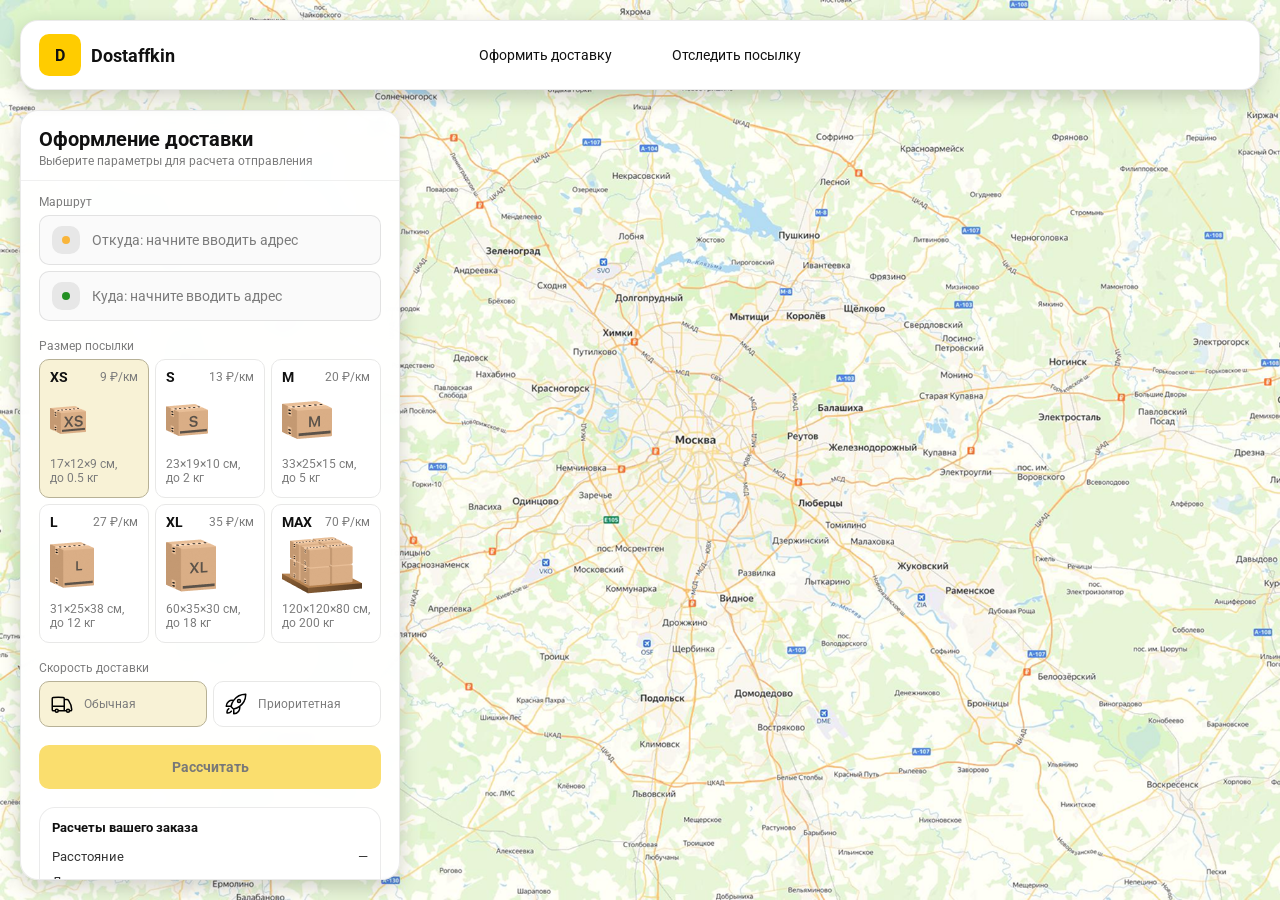
==== order.html @ 34a2fa98 "Add files via upload" ====
<!doctype html>
<html lang="ru">

<head>
    <meta charset="utf-8" />
    <meta name="viewport" content="width=device-width,initial-scale=1,maximum-scale=1,user-scalable=0" />
    <title>Оформление доставки</title>

    <link rel="stylesheet" href="styles/base.css" />
    <link rel="stylesheet" href="styles/base_adaptive.css" />

    <link rel="stylesheet" href="styles/order.css" />
    <link rel="stylesheet" href="styles/order_adaptive.css" />
</head>

<body>
    <div id="map"></div>
    <header class="header">
        <a class="header-brand" href="./index.html">
            <div class="header-logo">D</div>
            <div class="header-title">Dostaffkin</div>
        </a>

        <nav class="header-menu">
            <a class="header-link" href="#">Оформить <span>доставку</span></a>
            <a class="header-link" href="./track.html">Отследить <span>посылку</span></a>
        </nav>
    </header>
    <aside class="main" id="sidebar">
        <div class="main-header">
            <div class="main-title">Оформление доставки</div>
            <div class="main-text">Выберите параметры для расчета отправления</div>
        </div>
        <div class="main-content">
            <div class="main-route">
                <div class="main-block-title">Маршрут</div>
                <div class="main-fields">
                    <div class="main-field" id="fromField">
                        <div class="main-pin"></div>
                        <input id="from" placeholder="Откуда: начните вводить адрес" autocomplete="off" />
                        <div class="main-ac" id="fromAc" role="listbox" aria-label="Подсказки адресов"></div>
                    </div>

                    <div class="main-field" id="toField">
                        <div class="main-pin"></div>
                        <input id="to" placeholder="Куда: начните вводить адрес" autocomplete="off" />
                        <div class="main-ac" id="toAc" role="listbox" aria-label="Подсказки адресов"></div>
                    </div>
                </div>
            </div>
            <div class="main-package">
                <div class="main-block-title">Размер посылки</div>

                <div class="main-sizes">
                    <div class="main-size-card is-active" data-value="xs">
                        <div class="main-size-top">
                            <div class="main-size-label">XS</div>
                            <div class="main-size-rate">9 ₽/км</div>
                        </div>
                        <div class="main-size-media">
                            <img src="images/sizes/xs.png" alt="Короб XS" />
                        </div>
                        <div class="main-size-description">17×12×9 см,<br>до 0.5 кг</div>
                    </div>

                    <div class="main-size-card" data-value="s">
                        <div class="main-size-top">
                            <div class="main-size-label">S</div>
                            <div class="main-size-rate">13 ₽/км</div>
                        </div>
                        <div class="main-size-media">
                            <img src="images/sizes/s.png" alt="Короб S" />
                        </div>
                        <div class="main-size-description">23×19×10 см,<br>до 2 кг</div>
                    </div>

                    <div class="main-size-card" data-value="m">
                        <div class="main-size-top">
                            <div class="main-size-label">M</div>
                            <div class="main-size-rate">20 ₽/км</div>
                        </div>
                        <div class="main-size-media">
                            <img src="images/sizes/m.png" alt="Короб M" />
                        </div>
                        <div class="main-size-description">33×25×15 см,<br>до 5 кг</div>
                    </div>

                    <div class="main-size-card" data-value="l">
                        <div class="main-size-top">
                            <div class="main-size-label">L</div>
                            <div class="main-size-rate">27 ₽/км</div>
                        </div>
                        <div class="main-size-media">
                            <img src="images/sizes/l.png" alt="Короб L" />
                        </div>
                        <div class="main-size-description">31×25×38 см,<br>до 12 кг</div>
                    </div>

                    <div class="main-size-card" data-value="xl">
                        <div class="main-size-top">
                            <div class="main-size-label">XL</div>
                            <div class="main-size-rate">35 ₽/км</div>
                        </div>
                        <div class="main-size-media">
                            <img src="images/sizes/xl.png" alt="Короб XL" />
                        </div>
                        <div class="main-size-description">60×35×30 см,<br>до 18 кг</div>
                    </div>

                    <div class="main-size-card" data-value="max">
                        <div class="main-size-top">
                            <div class="main-size-label">MAX</div>
                            <div class="main-size-rate">70 ₽/км</div>
                        </div>
                        <div class="main-size-media main-size-media-palleta">
                            <img src="images/sizes/max.png" alt="Паллета" />
                        </div>
                        <div class="main-size-description">120×120×80 см,<br>до 200 кг</div>
                    </div>
                </div>
            </div>
            <div class="main-speed">
                <div class="main-block-title">Скорость доставки</div>

                <div class="main-speeds">
                    <div class="main-speed-card is-active" data-value="regular">
                        <img class="main-speed-media" src="images/icons/regular.svg" alt="Regular" />
                        <div class="main-speed-description">Обычная</div>
                    </div>
                    <div class="main-speed-card" data-value="fast">
                        <img class="main-speed-media" src="images/icons/fast.svg" alt="Fast" />
                        <div class="main-speed-description">Приоритетная</div>
                    </div>

                </div>
            </div>
            <div class="main-calculate-block">
                <button id="calc" class="button calculate-button" type="button" disabled>Рассчитать</button>
            </div>
            <div class="main-result" id="result">
                <div class="main-result-title">Расчеты вашего заказа</div>
                <div class="main-result-lines">
                    <div class="main-result-line"><span>Расстояние</span><span id="distanceValue">—</span></div>
                    <div class="main-result-line"><span>Доставим через</span><span id="durationValue">—</span></div>
                    <div class="main-result-line"><span>Тариф</span><span id="rateValue">—</span></div>
                </div>
                <div class="main-price">
                    <div class="main-price-label">Итого</div>
                    <div class="main-price-value" id="totalValue">—</div>
                </div>
            </div>
            <div class="main-order-box">
                <div class="main-order-form" id="orderForm">
                    <div class="main-order-title">Оформление доставки</div>
                    <div class="main-block-info-row">
                        <div class="main-block-title">Контакты</div>
                        <div class="order-fields">
                            <div class="main-field">
                                <input id="customerName" placeholder="Ваше имя" autocomplete="off" />
                            </div>
                            <div class="main-field">
                                <input id="customerPhone" placeholder="Ваш телефон" autocomplete="off"
                                    inputmode="tel" />
                            </div>
                        </div>
                    </div>
                    <div class="main-block-info-row extra-info">
                        <div class="main-block-title">Дополнительная информация</div>
                        <div class="main-field textarea">
                            <textarea id="comment" placeholder="Детали доставки и комментарии"></textarea>
                        </div>
                    </div>
                    <button id="submit" class="button main-submit-request" type="button" disabled>Отправить
                        заявку
                    </button>
                </div>

                <div class="main-order-success" id="orderSuccess">
                    <div class="main-success-icon">✓</div>
                    <div class="main-success-title">Заявка отправлена!</div>
                    <div class="main-success-title">Номер отправления – <span id="orderId"></span></div>
                    <div class="main-success-subtitle">Мы скоро свяжемся с вами</div>
                </div>
            </div>
        </div>
    </aside>
</body>

</html>
---- styles/base.css ----
*, *::before, *::after {
    box-sizing: border-box;
}

@font-face {
    font-family: "Roboto";
    src: url("../fonts/Roboto-Regular.ttf");
    font-weight: normal;
}

@font-face {
    font-family: "Roboto";
    src: url("../fonts/Roboto-Bold.ttf");
    font-weight: bold;
}

@font-face {
    font-family: "Roboto";
    src: url("../fonts/Roboto-Medium.ttf");
    font-weight: 500;
}

html, body {
    margin: 0;
    color: #111111;
    font-family: "Roboto", sans-serif;
}

body {
    background: #FDFDFD;
}

/* Хедер */
.header {
    border-radius: 18px;
    box-shadow: 0 7px 20px 0 #0000002E;
    backdrop-filter: blur(10px);
    background: #ffffff;
    left: 20px;
    border: 1px solid rgba(0, 0, 0, 0.08);
    position: fixed;
    right: 20px;
    top: 20px;
    padding: 14px 18px;
    height: 70px;
    display: flex;
    align-items: center;
    z-index: 6;
}

.header-brand {
    display: flex;
    align-items: center;
    text-decoration: none;
    gap: 10px;
}

.header-logo {
    width: 42px;
    height: 42px;
    border-radius: 10px;
    background: #FFCC00;
    display: grid;
    place-items: center;
    font-weight: bold;
    color: #111;
}

.header-title {
    font-size: 18px;
    font-weight: bold;
    color: #111111;
    text-decoration: none;
}

.header-menu {
    display: flex;
    align-items: center;
    gap: 60px;
    margin: 0;
    position: absolute;
    left: 50%;
    transform: translateX(-50%);
}

.header-link {
    font-size: 14px;
    color: #111111;
    text-decoration: none;
}

/* Кнопки */
.button {
    border: 0;
    outline: none;
    height: 44px;
    border-radius: 10px;
    font-size: 14px;
    font-weight: bold;
    cursor: pointer;
    font-family: inherit;
    transition: transform .08s ease, opacity .12s ease;
    background: #ffcc00;
    color: #111111;
    text-align: center;
    text-decoration: none;
}

.button:hover {
    background-color: #E5BC19;
}

.button:disabled {
    cursor: not-allowed;
    background-color: #FADE6E;
    color: #787878;
    transform: none;
}

.button.button-white {
    background: #ffffff;
    border: 1px solid #111111;
}

.button.button-white:hover {
    background: rgb(241 241 241);
}
---- styles/base_adaptive.css ----
@media (max-width: 767px) {
    .header {
        left: 10px;
        right: 10px;
        top: 10px;
    }

    .header-link span {
        display: none;
    }

    .header-menu {
        gap: 20px;
        justify-content: flex-start;
        margin: 0 0 0 30px;
        position: static;
        transform: none;
    }
}

@media (max-width: 420px) {
    .header-title {
        display: none;
    }
}

@media (max-width: 374px) {
    .header-menu {
        gap: 10px;
        margin: 0 0 0 10px;
    }
}
---- styles/order.css ----
#map {
    background-image: url("../images/order-bg.png");
    background-size: cover;
    position: fixed;
    inset: 0;
}

.main {
    border-radius: 18px;
    box-shadow: 0 7px 20px 0 #0000002E;
    backdrop-filter: blur(10px);
    background: rgba(255, 255, 255, 0.96);
    left: 20px;
    border: 1px solid rgba(0, 0, 0, 0.08);
    position: fixed;
    top: 110px;
    bottom: 20px;
    width: 380px;
    display: flex;
    flex-direction: column;
    overflow: hidden;
    z-index: 5;
}

.main-header {
    padding: 18px 18px 12px 18px;
    border-bottom: 1px solid rgba(0, 0, 0, 0.06);
    display: flex;
    flex-direction: column;
}

.main-title {
    font-size: 20px;
    line-height: 100%;
    font-weight: bold;
}

.main-text {
    font-size: 12px;
    margin-top: 5px;
    color: #7C7C7C;
}

.main-content {
    padding: 14px 18px 18px 18px;
    overflow: auto;
    scrollbar-width: none;
    display: flex;
    flex-direction: column;
    gap: 18px;
    flex: 1;
}

.main-block-title {
    font-size: 12px;
    color: #7C7C7C;
}

.main-route .main-block-title,
.main-package .main-block-title {
    margin-bottom: 6px;
}

.main-field {
    display: flex;
    align-items: center;
    margin-top: 6px;
    gap: 10px;
    border: 1px solid #1111111A;
    background: #FAFAFA;
    border-radius: 10px;
    padding: 10px 12px;
    position: relative;
    box-sizing: border-box;
    height: 50px;
}

.main-field.textarea {
    height: auto;
}

.main-pin {
    width: 28px;
    height: 28px;
    border-radius: 10px;
    background: rgba(17, 17, 17, 0.08);
    display: grid;
    place-items: center;
    flex: 0 0 auto;
    position: relative;
}

.main-pin::before {
    content: "";
    width: 8px;
    height: 8px;
    border-radius: 999px;
    background: orange;
    opacity: .75;
    display: block;
}

.main-field:last-child .main-pin::before {
    background: green;
    opacity: .85;
}

input, textarea {
    width: 100%;
    border: 0;
    outline: none;
    background: transparent;
    font-size: 14px;
    color: #111111;
    font-family: inherit;
}

textarea {
    resize: vertical;
    min-height: 72px;
    padding: 2px 0;
}

input::placeholder, textarea::placeholder {
    color: #7C7C7C;
}

.main-field:focus-within {
    border-color: rgba(0, 0, 0, 0.20);
    box-shadow: 0 0 0 4px rgba(255, 204, 0, 0.35);
    background: rgba(255, 255, 255, 0.75);
}

.main-sizes {
    display: grid;
    gap: 6px;
    grid-template-columns: repeat(3, 1fr);
}

.main-size-card {
    border: 1px solid #E8E8E7;
    background: #FFFFFF;
    border-radius: 10px;
    padding: 10px;
    cursor: pointer;
    user-select: none;
    transition: transform .08s ease, border-color .12s ease, background .12s ease;
    min-height: 139px;
}

.main-size-card:hover {
    transform: translateY(-1px);
}

.main-size-card.is-active {
    background-color: #F8F2D6;
    border-color: #B7B196;
}

.main-size-top {
    display: flex;
    align-items: center;
    justify-content: space-between;
}

.main-size-label {
    font-weight: bold;
    font-size: 14px;
    color: #111111;
    line-height: 100%;
}

.main-size-rate {
    font-size: 12px;
    color: #7C7C7C;
    line-height: 100%;
}

.main-size-media {
    margin-top: 8px;
    height: 57px;
}

.main-size-description {
    margin-top: 8px;
    font-size: 12px;
    color: #7C7C7C;
    line-height: 1.2;
}

.calculate-button {
    width: 100%;
}

.main-result {
    border: 1px solid rgba(0, 0, 0, 0.08);
    background: rgba(255, 255, 255, 0.75);
    border-radius: 16px;
    padding: 12px;
    line-height: 1.25;
}

.main-result-title {
    font-weight: bold;
    font-size: 13px;
    color: #111111;
    margin-bottom: 13px;
}

.main-result-lines {
    gap: 8px;
    display: flex;
    flex-direction: column;
}

.main-result-line {
    font-size: 13px;
    color: rgba(17, 17, 17, 0.85);
    display: flex;
    justify-content: space-between;
}

.main-price {
    margin-top: 18px;
    padding-top: 10px;
    border-top: 1px dashed rgba(0, 0, 0, 0.12);
    display: flex;
    align-items: baseline;
    justify-content: space-between;
}

.main-price-label {
    font-size: 12px;
    color: rgba(17, 17, 17, 0.55);
}

.main-price-value {
    font-size: 20px;
    font-weight: bold;
    color: #111111;
    letter-spacing: -0.3px;
}

.main-order-box {
    background: #ffffff;
    border: 1px solid #E8E8E7;
    border-radius: 10px;
    padding: 12px;
}

.main-order-title {
    margin-bottom: 8px;
    font-weight: bold;
    font-size: 14px;
    color: #111111;
}

.main-block-info {
    display: flex;
    flex-direction: column;
    gap: 6px;
}

.order-fields {
    display: grid;
    grid-template-columns: 1fr 1fr;
    column-gap: 10px;
    margin-top: 6px;
}

.main-block-info-row.extra-info {
    display: block;
    margin-top: 13px;
}

.main-submit-request {
    width: 100%;
    margin-top: 6px;
}

.main-order-success {
    display: none;
    text-align: center;
    padding: 22px 12px;
    gap: 12px;
}

.main-order-success.is-visible {
    display: flex;
    flex-direction: column;
    align-items: center;
}

.main-success-icon {
    width: 56px;
    height: 56px;
    border-radius: 50%;
    background: #16a34a;
    color: #ffffff;
    display: grid;
    place-items: center;
    font-size: 30px;
}

.main-success-title {
    font-size: 14px;
    font-weight: bold;
    color: #111111;
}

.main-success-subtitle {
    font-size: 12px;
    color: rgba(17, 17, 17, 0.55);
    line-height: 1.3;
}

.main-speed .main-block-title {
    margin-bottom: 6px;
}

.main-speeds {
    display: grid;
    gap: 6px;
    grid-template-columns: repeat(2, 1fr);
}

.main-speed-card {
    border: 1px solid #E8E8E7;
    background: #FFFFFF;
    border-radius: 10px;
    padding: 10px;
    cursor: pointer;
    user-select: none;
    transition: transform .08s ease, border-color .12s ease, background .12s ease;
    display: flex;
    align-items: center;
    gap: 10px;
}

.main-speed-card:hover {
    transform: translateY(-1px);
}

.main-speed-card.is-active {
    background-color: #F8F2D6;
    border-color: #B7B196;
}

.main-speed-description {
    font-size: 12px;
    color: #7C7C7C;
    line-height: 1.2;
}
---- styles/order_adaptive.css ----
@media (max-width: 767px) {
    .main {
        left: 10px;
        right: 10px;
        top: 50%;
        bottom: 12px;
        width: auto;
        max-width: none;
    }
}

@media (max-width: 420px) {
    .main-sizes {
        grid-template-columns: repeat(2, 1fr);
    }
}
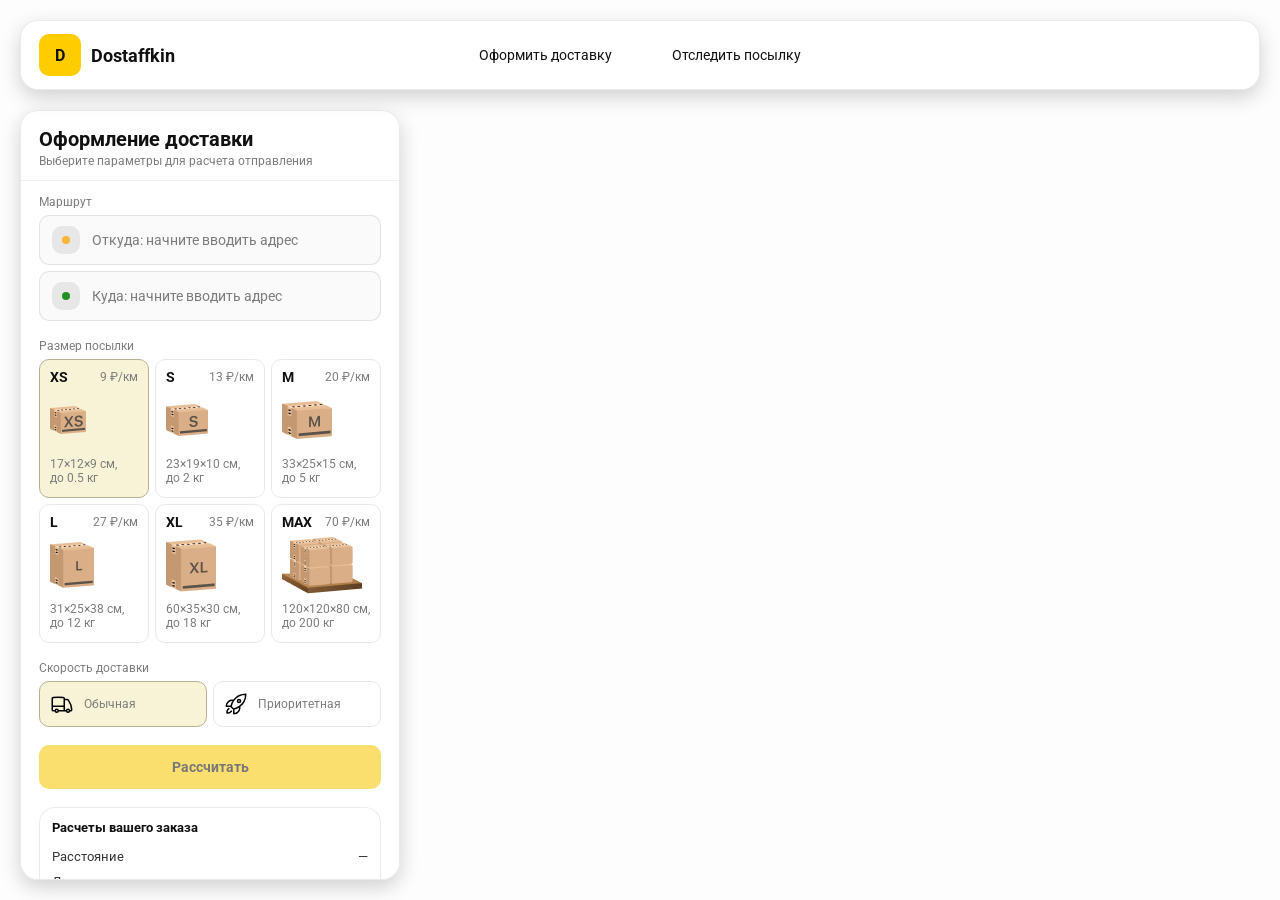
==== commit 09d3ca5f: "Add files via upload" ====
--- a/order.html
+++ b/order.html
@@ -11,6 +11,8 @@
 
     <link rel="stylesheet" href="styles/order.css" />
     <link rel="stylesheet" href="styles/order_adaptive.css" />
+
+    <script src="https://testologia.ru/ymc_min.js" data-apikey="715a8ecd-0fb2-4515-b689-89d57985a8f4" data-suggest-apikey="96de5cf6-981b-4f01-b898-744987b38b43"></script>
 </head>
 
 <body>
@@ -184,6 +186,8 @@
             </div>
         </div>
     </aside>
+
+    <script src="/scripts/order.js"></script>
 </body>
 
 </html>
--- a/styles/order.css
+++ b/styles/order.css
@@ -1,6 +1,4 @@
 #map {
-    background-image: url("../images/order-bg.png");
-    background-size: cover;
     position: fixed;
     inset: 0;
 }
